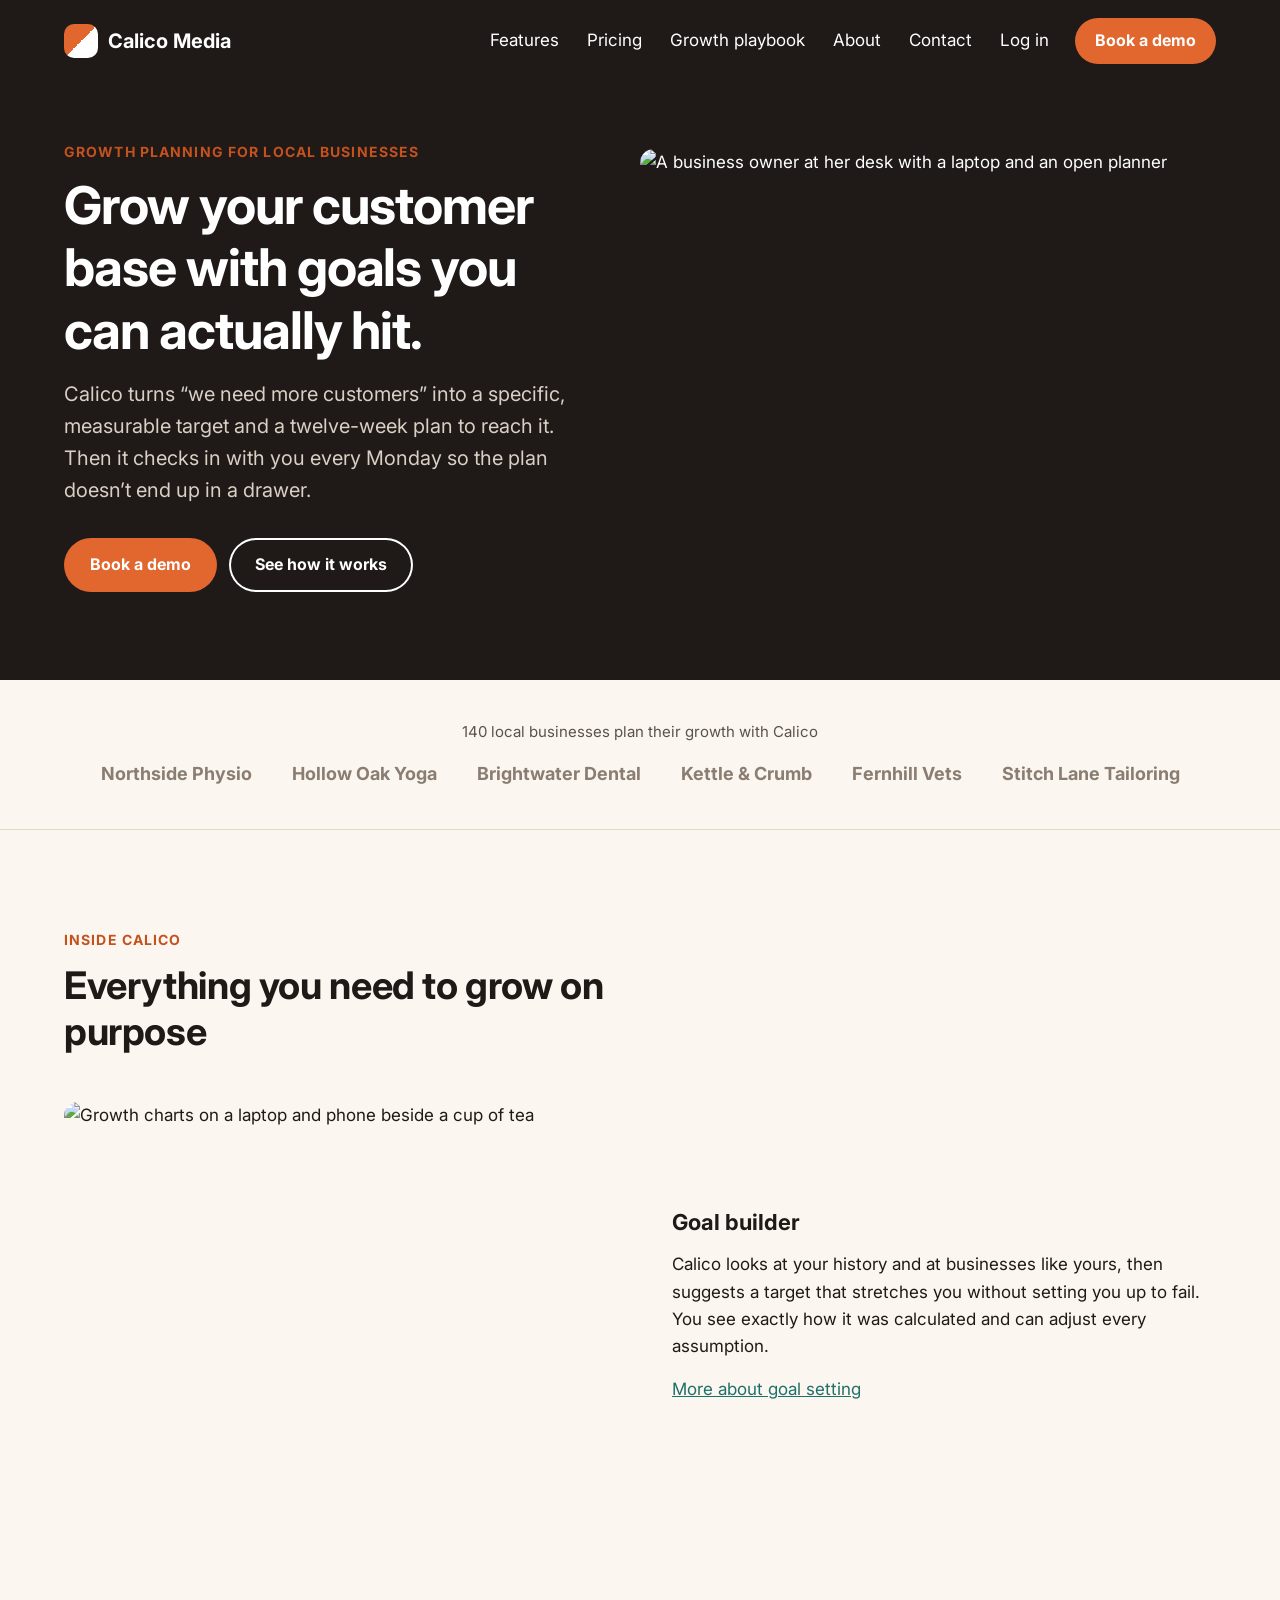
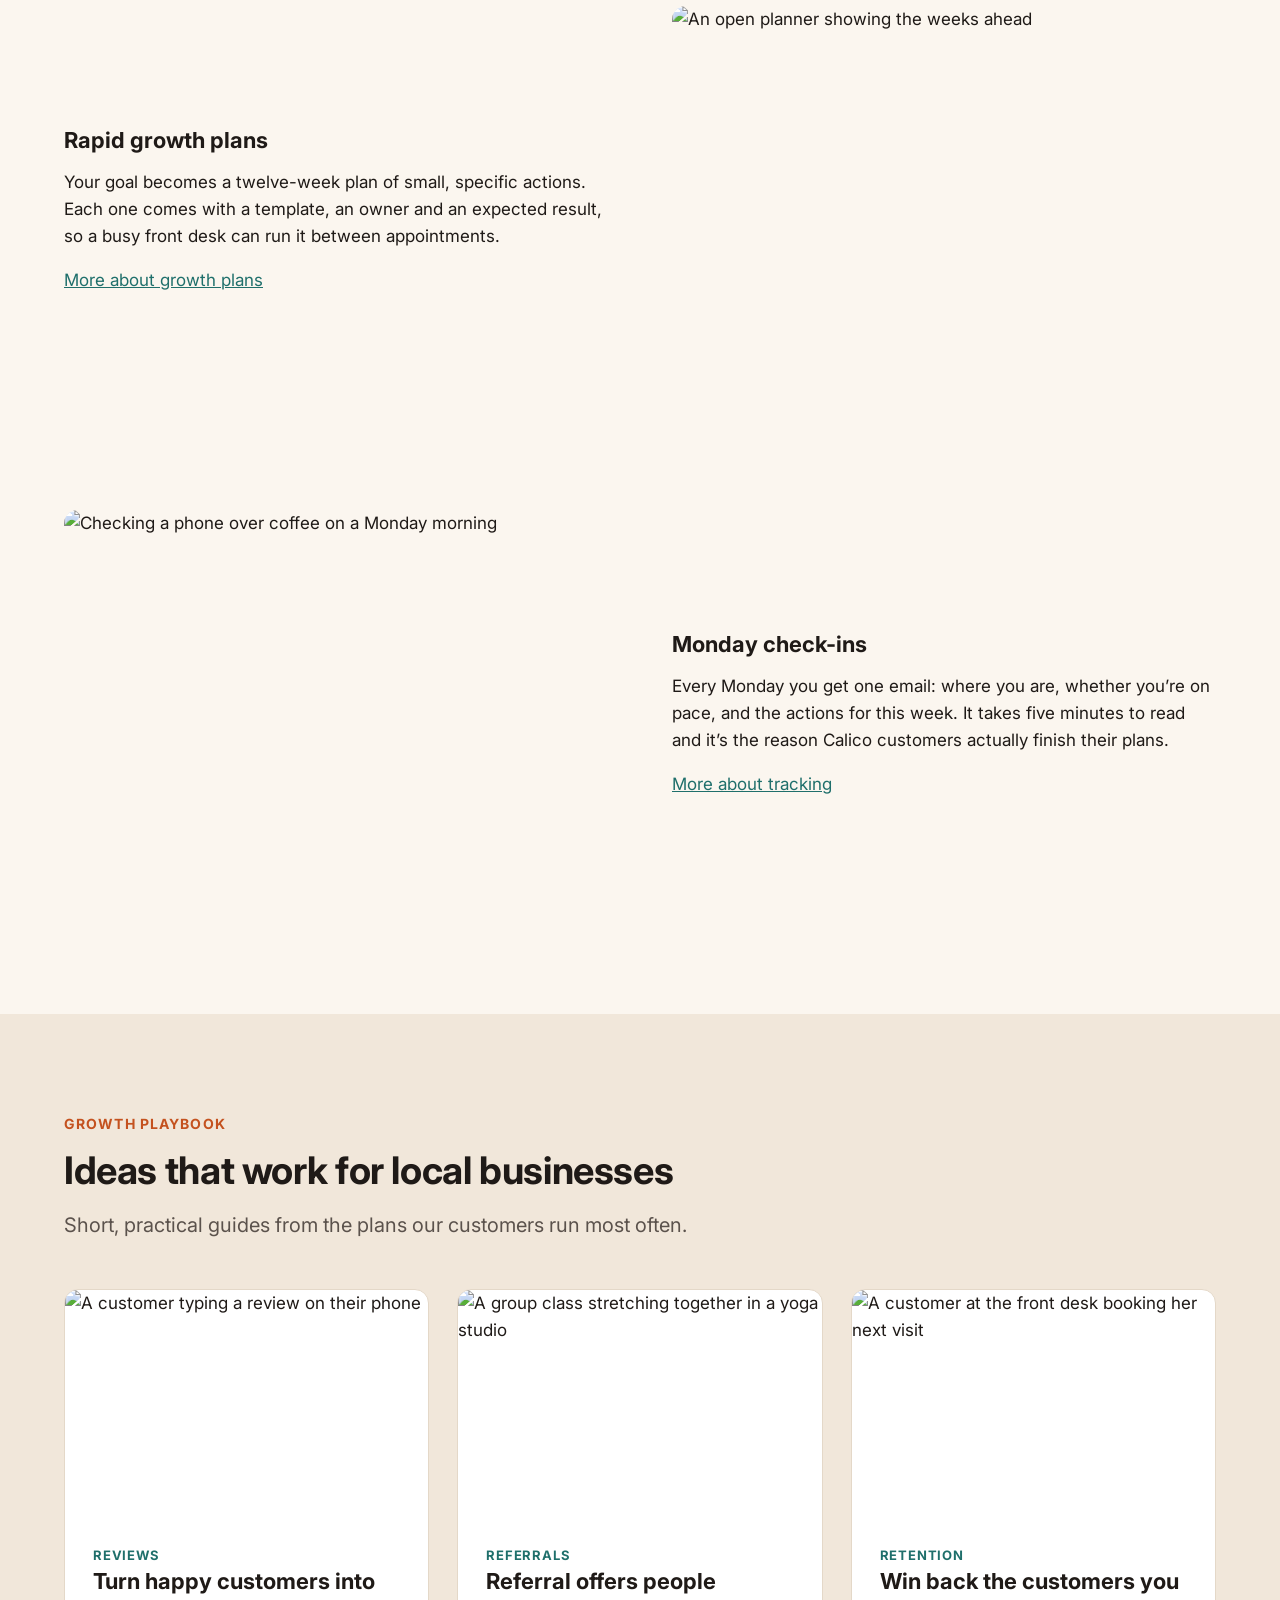
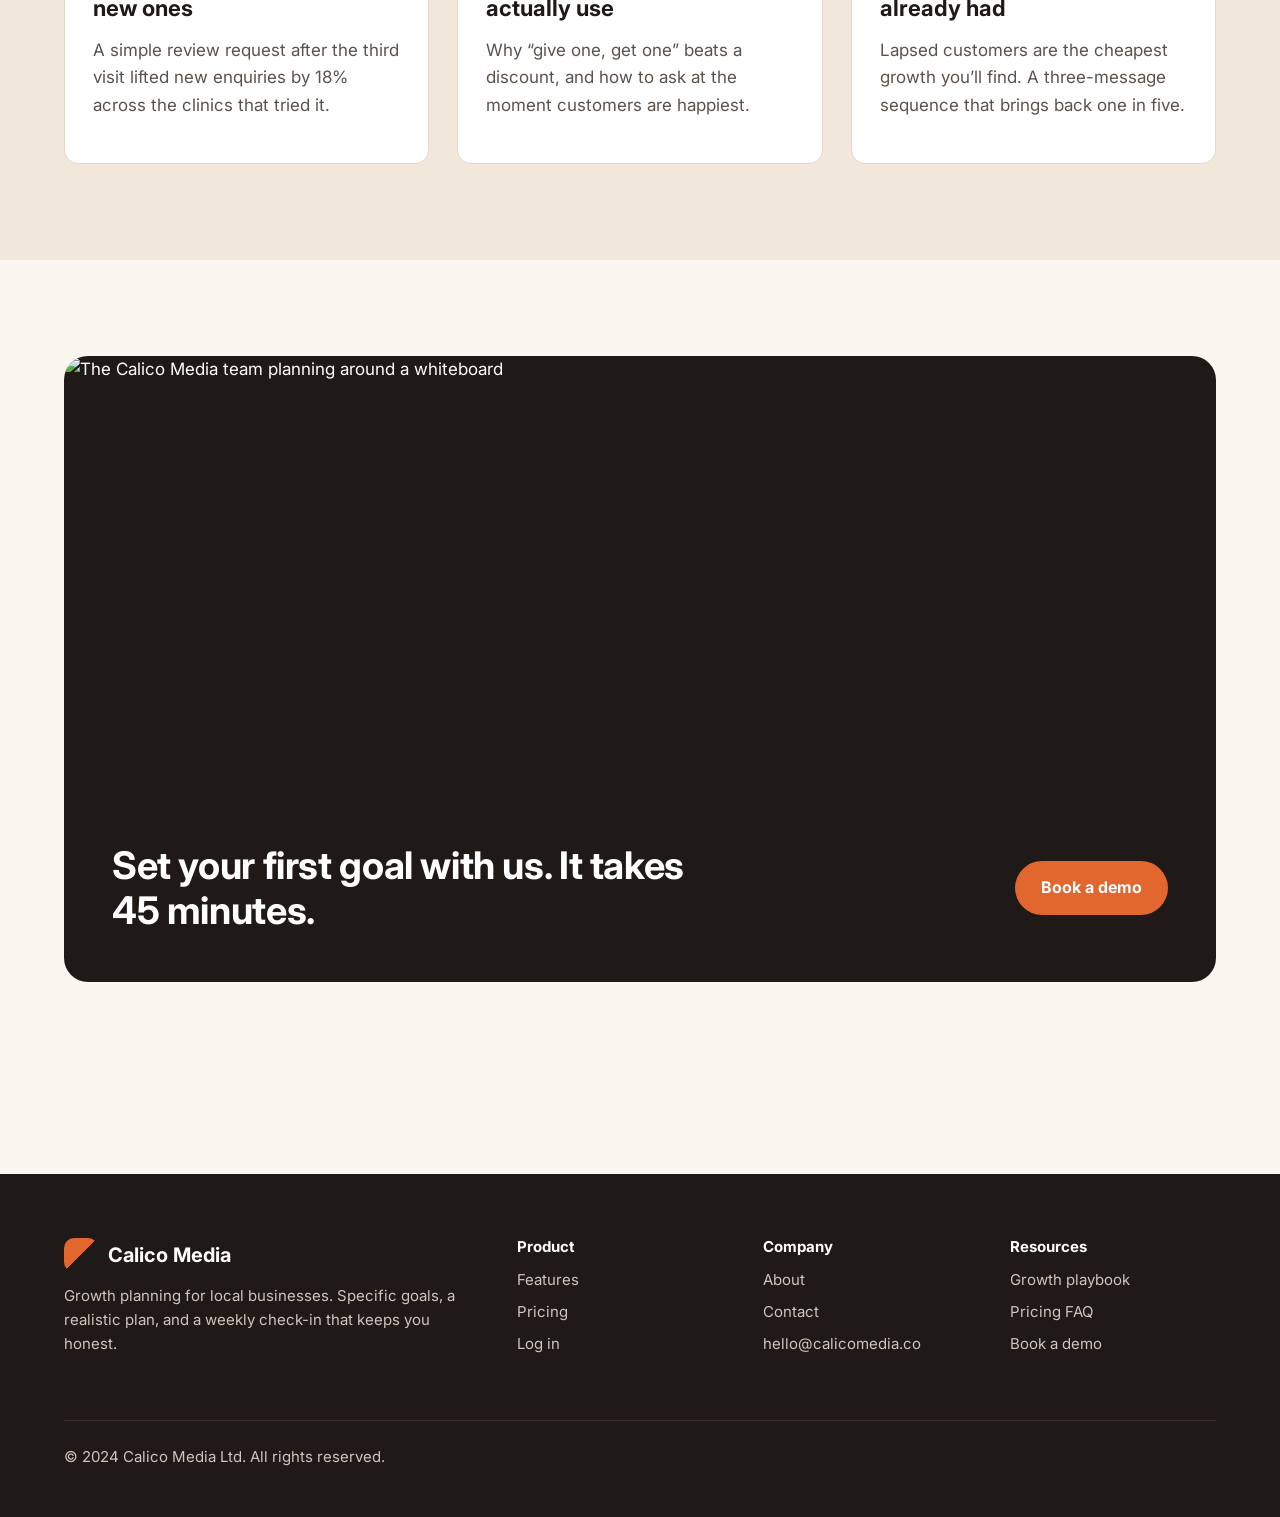
==== public/index.html @ 3f32a914 "Fix responsive homepage layout and navigation" ====
<!DOCTYPE html>
<html lang="en">
<head>
  <meta charset="utf-8">
  <meta name="viewport" content="width=device-width, initial-scale=1">
  <title>Calico Media | Growth planning for local businesses</title>
  <meta name="description" content="Calico helps local businesses grow their customer base with specific, measurable, realistic goals and a rapid growth plan you can run every week.">
  <link rel="preconnect" href="https://fonts.googleapis.com">
  <link rel="preconnect" href="https://fonts.gstatic.com" crossorigin>
  <link href="https://fonts.googleapis.com/css2?family=Inter:wght@100;200;300;400;500;600;700;800;900&display=swap" rel="stylesheet">
  <link rel="stylesheet" href="css/styles.css">
</head>
<body>
  <header class="site-header site-header--home">
    <div class="container">
      <a class="logo" href="index.html"><span class="logo-mark"></span>Calico Media</a>
      <button
        class="menu-toggle"
        type="button"
        aria-label="Open navigation"
        aria-expanded="false"
        aria-controls="home-navigation"
      >
       ☰
      </button>
      <nav aria-label="Main" id="home-navigation">
        <ul class="nav-links">
          <li><a href="features.html">Features</a></li>
          <li><a href="pricing.html">Pricing</a></li>
          <li><a href="#playbook">Growth playbook</a></li>
          <li><a href="about.html">About</a></li>
          <li><a href="contact.html">Contact</a></li>
          <li><a href="https://app.calicomedia.co/login">Log in</a></li>
          <li><a class="btn" href="contact.html">Book a demo</a></li>
        </ul>
      </nav>
    </div>
  </header>

  <main>
    <section class="hero">
      <div class="container hero-inner">
        <div class="hero-text">
          <span class="eyebrow">Growth planning for local businesses</span>
          <h1>Grow your customer base with goals you can actually hit.</h1>
          <p class="lead">Calico turns &ldquo;we need more customers&rdquo; into a specific, measurable target and a twelve-week plan to reach it. Then it checks in with you every Monday so the plan doesn&rsquo;t end up in a drawer.</p>
          <div class="hero-actions">
            <a class="btn" href="contact.html">Book a demo</a>
            <a class="btn btn--ghost" href="features.html">See how it works</a>
          </div>
        </div>
        <div class="hero-media">
          <img class="hero-image" src="images/hero-weekly-plan.jpg" alt="A business owner at her desk with a laptop and an open planner">
        </div>
      </div>
    </section>

    <section class="trust">
      <div class="container">
        <p>140 local businesses plan their growth with Calico</p>
        <ul class="trust-list">
          <li>Northside Physio</li>
          <li>Hollow Oak Yoga</li>
          <li>Brightwater Dental</li>
          <li>Kettle &amp; Crumb</li>
          <li>Fernhill Vets</li>
          <li>Stitch Lane Tailoring</li>
        </ul>
      </div>
    </section>

    <section class="section">
      <div class="container">
        <div class="section-intro">
          <span class="eyebrow">Inside Calico</span>
          <h2>Everything you need to grow on purpose</h2>
        </div>

        <div class="feature-row">
          <div class="feature-media">
            <img src="images/feature-goal-builder.jpg" alt="Growth charts on a laptop and phone beside a cup of tea">
          </div>
          <div>
            <h3>Goal builder</h3>
            <p>Calico looks at your history and at businesses like yours, then suggests a target that stretches you without setting you up to fail. You see exactly how it was calculated and can adjust every assumption.</p>
            <a href="features.html">More about goal setting</a>
          </div>
        </div>

        <div class="feature-row feature-row--reverse">
          <div class="feature-media">
            <img src="images/feature-growth-plan.jpg" alt="An open planner showing the weeks ahead">
          </div>
          <div>
            <h3>Rapid growth plans</h3>
            <p>Your goal becomes a twelve-week plan of small, specific actions. Each one comes with a template, an owner and an expected result, so a busy front desk can run it between appointments.</p>
            <a href="features.html">More about growth plans</a>
          </div>
        </div>

        <div class="feature-row">
          <div class="feature-media">
            <img src="images/feature-monday-checkin.jpg" alt="Checking a phone over coffee on a Monday morning">
          </div>
          <div>
            <h3>Monday check-ins</h3>
            <p>Every Monday you get one email: where you are, whether you&rsquo;re on pace, and the actions for this week. It takes five minutes to read and it&rsquo;s the reason Calico customers actually finish their plans.</p>
            <a href="features.html">More about tracking</a>
          </div>
        </div>
      </div>
    </section>

    <section class="section section--sand" id="playbook">
      <div class="container">
        <div class="section-intro">
          <span class="eyebrow">Growth playbook</span>
          <h2>Ideas that work for local businesses</h2>
          <p class="lead">Short, practical guides from the plans our customers run most often.</p>
        </div>
        <div class="playbook-grid">
          <article class="card">
            <img src="images/playbook-reviews.jpg" alt="A customer typing a review on their phone">
            <div class="card-body">
              <span class="card-tag">Reviews</span>
              <h3>Turn happy customers into new ones</h3>
              <p>A simple review request after the third visit lifted new enquiries by 18% across the clinics that tried it.</p>
            </div>
          </article>
          <article class="card">
            <img src="images/playbook-referrals.jpg" alt="A group class stretching together in a yoga studio">
            <div class="card-body">
              <span class="card-tag">Referrals</span>
              <h3>Referral offers people actually use</h3>
              <p>Why &ldquo;give one, get one&rdquo; beats a discount, and how to ask at the moment customers are happiest.</p>
            </div>
          </article>
          <article class="card">
            <img src="images/playbook-rebooking.jpg" alt="A customer at the front desk booking her next visit">
            <div class="card-body">
              <span class="card-tag">Retention</span>
              <h3>Win back the customers you already had</h3>
              <p>Lapsed customers are the cheapest growth you&rsquo;ll find. A three-message sequence that brings back one in five.</p>
            </div>
          </article>
        </div>
      </div>
    </section>

    <section class="section">
      <div class="container">
        <div class="cta-band">
          <img src="images/team-workshop.jpg" alt="The Calico Media team planning around a whiteboard">
          <div class="cta-body">
            <h2>Set your first goal with us. It takes 45 minutes.</h2>
            <a class="btn" href="contact.html">Book a demo</a>
          </div>
        </div>
      </div>
    </section>
  </main>

  <footer class="site-footer">
    <div class="container">
      <div class="footer-grid">
        <div>
          <a class="logo" href="index.html"><span class="logo-mark"></span>Calico Media</a>
          <p>Growth planning for local businesses. Specific goals, a realistic plan, and a weekly check-in that keeps you honest.</p>
        </div>
        <div>
          <h4>Product</h4>
          <ul>
            <li><a href="features.html">Features</a></li>
            <li><a href="pricing.html">Pricing</a></li>
            <li><a href="https://app.calicomedia.co/login">Log in</a></li>
          </ul>
        </div>
        <div>
          <h4>Company</h4>
          <ul>
            <li><a href="about.html">About</a></li>
            <li><a href="contact.html">Contact</a></li>
            <li><a href="mailto:hello@calicomedia.co">hello@calicomedia.co</a></li>
          </ul>
        </div>
        <div>
          <h4>Resources</h4>
          <ul>
            <li><a href="index.html#playbook">Growth playbook</a></li>
            <li><a href="pricing.html#faq">Pricing FAQ</a></li>
            <li><a href="contact.html">Book a demo</a></li>
          </ul>
        </div>
      </div>
      <div class="footer-bottom">
        <p>&copy; 2024 Calico Media Ltd. All rights reserved.</p>
      </div>
    </div>
  </footer>
  <script>
    const menuButton = document.querySelector(".menu-toggle");
    const navigation = document.querySelector("#home-navigation");

    menuButton.addEventListener("click", () => {
      const isOpen = navigation.classList.toggle("is-open");

    menuButton.setAttribute("aria-expanded", String(isOpen));
    menuButton.setAttribute(
      "aria-label",
      isOpen ? "Close navigation" : "Open navigation"
    );

    menuButton.textContent = isOpen ? "✕" : "☰";
  });
  </script>
</body>
</html>
---- public/css/styles.css ----
/* Calico Media marketing site */

:root {
  --ink: #1f1a17;
  --ink-soft: #5b524c;
  --cream: #fbf6ef;
  --sand: #f1e7da;
  --white: #ffffff;
  --orange: #e2672f;
  --orange-dark: #c4521f;
  --teal: #1f6f6b;
  --line: #e4d8c8;
  --radius: 14px;
}

*,
*::before,
*::after {
  box-sizing: border-box;
}

body {
  margin: 0;
  font-family: 'Inter', -apple-system, BlinkMacSystemFont, 'Segoe UI', sans-serif;
  font-weight: 400;
  font-size: 17px;
  line-height: 1.6;
  color: var(--ink);
  background: var(--cream);
}

h1,
h2,
h3,
h4 {
  font-weight: 700;
  line-height: 1.2;
  margin: 0 0 16px;
}

h1 {
  font-size: 52px;
  letter-spacing: -0.02em;
}

h2 {
  font-size: 38px;
  letter-spacing: -0.01em;
}

h3 {
  font-size: 22px;
}

p {
  margin: 0 0 16px;
}

a {
  color: var(--teal);
}

img {
  max-width: 100%;
}

.container {
  max-width: 1200px;
  margin: 0 auto;
  padding: 0 24px;
}

.section {
  padding: 96px 0;
}

.section--sand {
  background: var(--sand);
}

.eyebrow {
  display: inline-block;
  font-size: 14px;
  font-weight: 700;
  letter-spacing: 0.08em;
  text-transform: uppercase;
  color: var(--orange-dark);
  margin-bottom: 12px;
}

.lead {
  font-size: 20px;
  color: var(--ink-soft);
  max-width: 640px;
}

.section-intro {
  max-width: 680px;
  margin-bottom: 48px;
}

.btn {
  display: inline-block;
  padding: 14px 26px;
  border-radius: 999px;
  background: var(--orange);
  color: var(--white);
  font-weight: 700;
  text-decoration: none;
  border: 0;
  font-size: 16px;
  font-family: inherit;
  cursor: pointer;
}

.btn:hover {
  background: var(--orange-dark);
}

.btn--ghost {
  background: transparent;
  color: inherit;
  box-shadow: inset 0 0 0 2px currentColor;
}

.btn--ghost:hover {
  background: rgba(255, 255, 255, 0.1);
}

/* Header */

.site-header {
  background: var(--white);
  border-bottom: 1px solid var(--line);
}

.site-header--home .menu-toggle {
  display: none;
}

.site-header .container {
  display: flex;
  flex-wrap: wrap;
  align-items: center;
  justify-content: space-between;
  gap: 12px 32px;
  padding-top: 18px;
  padding-bottom: 18px;
}

.logo {
  display: flex;
  align-items: center;
  gap: 10px;
  flex-shrink: 0;
  font-size: 20px;
  font-weight: 700;
  color: var(--ink);
  text-decoration: none;
}

.logo-mark {
  width: 34px;
  height: 34px;
  border-radius: 10px;
  background: linear-gradient(135deg, var(--orange) 0%, var(--orange) 50%, var(--ink) 50%, var(--ink) 100%);
}

.nav-links {
  display: flex;
  flex-wrap: wrap;
  align-items: center;
  gap: 8px 28px;
  list-style: none;
  margin: 0;
  padding: 0;
}

.nav-links a {
  color: var(--ink);
  text-decoration: none;
}

.nav-links a:hover,
.nav-links a[aria-current='page'] {
  color: var(--orange-dark);
}

.site-header--home {
  background: var(--ink);
  border-bottom: 0;
}

.site-header--home .logo,
.site-header--home .nav-links a {
  color: var(--white);
}

.site-header--home .logo-mark {
  background: linear-gradient(135deg, var(--orange) 0%, var(--orange) 50%, var(--white) 50%, var(--white) 100%);
}

.site-header--home .container {
  flex-wrap: nowrap;
}

.site-header--home nav {
  min-width: 0;
}

.site-header--home .nav-links {
  flex-wrap: nowrap;
  gap: 0;
}

.site-header--home .nav-links li {
  min-width: 0;
}

.site-header--home .nav-links a {
  display: block;
  padding: 0 14px;
  white-space: nowrap;
}

.site-header--home .nav-links li:last-child {
  flex-shrink: 0;
}

.site-header--home .nav-links .btn {
  margin-left: 12px;
  padding: 10px 20px;
}

/* Home hero */

.hero {
  background: var(--ink);
  color: var(--white);
  padding: 56px 0 88px;
}

.hero-inner {
  display: flex;
  align-items: center;
  gap: 56px;
}

.hero-text {
  flex: 1;
}

.hero-text .lead {
  color: #d9cfc5;
}

.hero-actions {
  display: flex;
  flex-wrap: wrap;
  gap: 12px;
  margin-top: 32px;
}

.hero-media {
  width: 600px;
  max-width: 50%;
  flex-shrink: 0;
}

.hero-image {
  width: 100%;
  aspect-ratio: 4 / 3;
  object-fit: cover;
  border-radius: var(--radius);
  display: block;
}

/* Trust strip */

.trust {
  padding: 40px 0;
  border-bottom: 1px solid var(--line);
  text-align: center;
}

.trust p {
  color: var(--ink-soft);
  font-size: 15px;
}

.trust-list {
  display: flex;
  flex-wrap: wrap;
  justify-content: center;
  gap: 12px 40px;
  list-style: none;
  margin: 0;
  padding: 0;
  font-weight: 700;
  font-size: 18px;
  color: #8a7d72;
}

/* Steps */

.steps {
  display: grid;
  grid-template-columns: repeat(auto-fit, minmax(240px, 1fr));
  gap: 24px;
}

.step {
  background: var(--white);
  border: 1px solid var(--line);
  border-radius: var(--radius);
  padding: 32px;
}

.step-number {
  display: inline-flex;
  align-items: center;
  justify-content: center;
  width: 40px;
  height: 40px;
  border-radius: 50%;
  background: var(--sand);
  color: var(--orange-dark);
  font-weight: 700;
  margin-bottom: 16px;
}

/* Check list */

.check-list {
  list-style: none;
  margin: 24px 0 0;
  padding: 0;
}

.check-list li {
  position: relative;
  padding-left: 32px;
  margin-bottom: 14px;
}

.check-list li::before {
  content: '';
  position: absolute;
  left: 0;
  top: 6px;
  width: 16px;
  height: 16px;
  border-radius: 50%;
  background: var(--teal);
  box-shadow: inset 0 0 0 4px #cfe6e4;
}

/* FAQ */

.faq {
  max-width: 820px;
}

.faq details {
  border-top: 1px solid var(--line);
  padding: 20px 0;
}

.faq details:last-child {
  border-bottom: 1px solid var(--line);
}

.faq summary {
  font-weight: 700;
  font-size: 19px;
  cursor: pointer;
}

.faq details p {
  margin-top: 12px;
  color: var(--ink-soft);
}

/* Feature rows */

.feature-row {
  display: grid;
  grid-template-columns: 1fr 1fr;
  gap: 64px;
  align-items: center;
  margin-bottom: 96px;
}

.feature-row:last-child {
  margin-bottom: 0;
}

.feature-row--reverse .feature-media {
  order: 2;
}

.feature-media img {
  display: block;
  width: 100%;
  aspect-ratio: 4 / 3;
  object-fit: cover;
  border-radius: var(--radius);
}

/* Playbook */

.playbook-grid {
  display: grid;
  grid-template-columns: repeat(3, 1fr);
  gap: 28px;
}

/* Card grid */

.card-grid {
  display: grid;
  grid-template-columns: repeat(3, 1fr);
  gap: 28px;
}

.card {
  background: var(--white);
  border: 1px solid var(--line);
  border-radius: var(--radius);
  overflow: hidden;
}

.card img {
  display: block;
  width: 100%;
  aspect-ratio: 16 / 10;
  object-fit: cover;
}

.card-body {
  padding: 24px 28px 28px;
}

.card-body p {
  color: var(--ink-soft);
}

.card-tag {
  font-size: 13px;
  font-weight: 700;
  text-transform: uppercase;
  letter-spacing: 0.06em;
  color: var(--teal);
}

.icon-dot {
  width: 44px;
  height: 44px;
  border-radius: 12px;
  background: var(--sand);
  margin-bottom: 18px;
  position: relative;
}

.icon-dot::after {
  content: '';
  position: absolute;
  inset: 13px;
  border-radius: 50%;
  background: var(--orange);
}

/* CTA band */

.cta-band {
  background: var(--ink);
  color: var(--white);
  border-radius: 24px;
  overflow: hidden;
}

.cta-band img {
  display: block;
  width: 100%;
  aspect-ratio: 21 / 8;
  object-fit: cover;
}

.cta-body {
  padding: 48px;
  display: flex;
  flex-wrap: wrap;
  align-items: center;
  justify-content: space-between;
  gap: 24px;
}

.cta-body h2 {
  margin: 0;
  max-width: 620px;
}

/* Page header (inner pages) */

.page-header {
  padding: 80px 0 56px;
  border-bottom: 1px solid var(--line);
}

/* Pricing */

.pricing-grid {
  display: grid;
  grid-template-columns: repeat(auto-fit, minmax(260px, 1fr));
  gap: 24px;
  align-items: stretch;
}

.pricing-card {
  background: var(--white);
  border: 1px solid var(--line);
  border-radius: var(--radius);
  padding: 36px 32px;
  display: flex;
  flex-direction: column;
}

.pricing-card--featured {
  border: 2px solid var(--orange);
  box-shadow: 0 24px 48px rgba(226, 103, 47, 0.14);
}

.plan-badge {
  align-self: flex-start;
  font-size: 13px;
  font-weight: 700;
  background: var(--orange);
  color: var(--white);
  border-radius: 999px;
  padding: 4px 12px;
  margin-bottom: 16px;
}

.price {
  font-size: 48px;
  font-weight: 700;
  margin: 8px 0 4px;
}

.price small {
  font-size: 17px;
  font-weight: 400;
  color: var(--ink-soft);
}

.pricing-card .check-list {
  flex: 1;
  margin-bottom: 28px;
}

.pricing-card .btn {
  text-align: center;
}

.pricing-note {
  margin-top: 32px;
  color: var(--ink-soft);
  font-size: 15px;
}

/* About */

.stats {
  display: grid;
  grid-template-columns: repeat(auto-fit, minmax(160px, 1fr));
  gap: 16px;
}

.stat {
  background: var(--white);
  border: 1px solid var(--line);
  border-radius: var(--radius);
  padding: 28px 20px;
}

.stat-number {
  display: block;
  font-size: 48px;
  font-weight: 700;
  color: var(--orange-dark);
}

.stat-label {
  display: block;
  font-size: 15px;
  color: var(--ink-soft);
}

.prose {
  max-width: 720px;
}

.team-grid {
  display: grid;
  grid-template-columns: repeat(auto-fit, minmax(220px, 1fr));
  gap: 24px;
}

.person {
  background: var(--white);
  border: 1px solid var(--line);
  border-radius: var(--radius);
  padding: 28px;
}

.avatar {
  width: 56px;
  height: 56px;
  border-radius: 50%;
  background: var(--sand);
  color: var(--orange-dark);
  display: flex;
  align-items: center;
  justify-content: center;
  font-weight: 700;
  margin-bottom: 16px;
}

.person p {
  color: var(--ink-soft);
  font-size: 15px;
  margin: 0;
}

/* Contact */

.contact-layout {
  display: grid;
  grid-template-columns: 3fr 2fr;
  gap: 64px;
}

.contact-form label {
  display: block;
  font-weight: 700;
  margin-bottom: 6px;
}

.contact-form input,
.contact-form textarea {
  display: block;
  width: 100%;
  font: inherit;
  padding: 12px 14px;
  border: 1px solid var(--line);
  border-radius: 10px;
  background: var(--white);
  margin-bottom: 20px;
}

.contact-form textarea {
  min-height: 160px;
  resize: vertical;
}

.form-status {
  margin-top: 16px;
  font-weight: 700;
}

.form-status--success {
  color: var(--teal);
}

.form-status--error {
  color: #b3261e;
}

.contact-aside {
  background: var(--white);
  border: 1px solid var(--line);
  border-radius: var(--radius);
  padding: 32px;
  align-self: start;
}

.contact-aside h3 {
  font-size: 18px;
  margin-top: 24px;
  margin-bottom: 6px;
}

.contact-aside h3:first-child {
  margin-top: 0;
}

.contact-aside p {
  color: var(--ink-soft);
  margin: 0;
}

/* Footer */

.site-footer {
  background: var(--ink);
  color: #cfc5bb;
  padding: 64px 0 32px;
  margin-top: 96px;
  font-size: 15px;
}

.footer-grid {
  display: grid;
  grid-template-columns: 2fr 1fr 1fr 1fr;
  gap: 40px;
}

.site-footer h4 {
  color: var(--white);
  font-size: 15px;
  margin-bottom: 12px;
}

.site-footer ul {
  list-style: none;
  margin: 0;
  padding: 0;
}

.site-footer li {
  margin-bottom: 8px;
}

.site-footer a {
  color: #cfc5bb;
  text-decoration: none;
}

.site-footer a:hover {
  color: var(--white);
}

.site-footer .logo {
  color: var(--white);
  margin-bottom: 12px;
}

.footer-bottom {
  border-top: 1px solid #3a322d;
  margin-top: 48px;
  padding-top: 24px;
}

@media (max-width: 1024px) {
  .site-header--home .container {
    position: relative;
    flex-wrap: nowrap;
    align-items: center;
  }

  .site-header--home .menu-toggle {
    display: block;
    margin-left: auto;
    background: transparent;
    border: 0;
    color: white;
    font-size: 28px;
    cursor: pointer;
  }

  .site-header--home nav {
    display: none;
    position: absolute;
    top: 100%;
    left: 0;
    width: 100%;
    z-index: 10;
    background: var(--ink);
    padding: 20px 24px;
  }

  .site-header--home nav.is-open {
    display: block;
  }

  .site-header--home .nav-links {
    flex-direction: column;
    align-items: stretch;
    gap: 16px;
  }

  .site-header--home .nav-links a {
    padding: 8px 0;
  }

  .site-header--home .nav-links .btn {
    margin-left: 0;
    text-align: center;
  }
}


@media (max-width: 768px) {
  h1 {
    font-size: 40px;
  }

  h2 {
    font-size: 30px;
  }

  .section {
    padding: 64px 0;
  }

  .feature-row {
    grid-template-columns: 1fr;
    gap: 32px;
    margin-bottom: 64px;
  }

  .feature-row--reverse .feature-media {
    order: 0;
  }

  .card-grid {
    grid-template-columns: repeat(2, 1fr);
  }

  .contact-layout {
    grid-template-columns: 1fr;
    gap: 40px;
  }

  .footer-grid {
    grid-template-columns: 1fr 1fr;
  }

  .playbook-grid {
    grid-template-columns: 1fr;
  }

  .hero-inner {
    flex-direction: column-reverse;
  }

  .hero-media {
    width: 100%;
    max-width: 100%;
  }
}

@media (max-width: 480px) {
  h1 {
    font-size: 34px;
  }

  .card-grid {
    grid-template-columns: 1fr;
  }

  .cta-body {
    padding: 32px 24px;
  }

  .footer-grid {
    grid-template-columns: 1fr;
  }
}
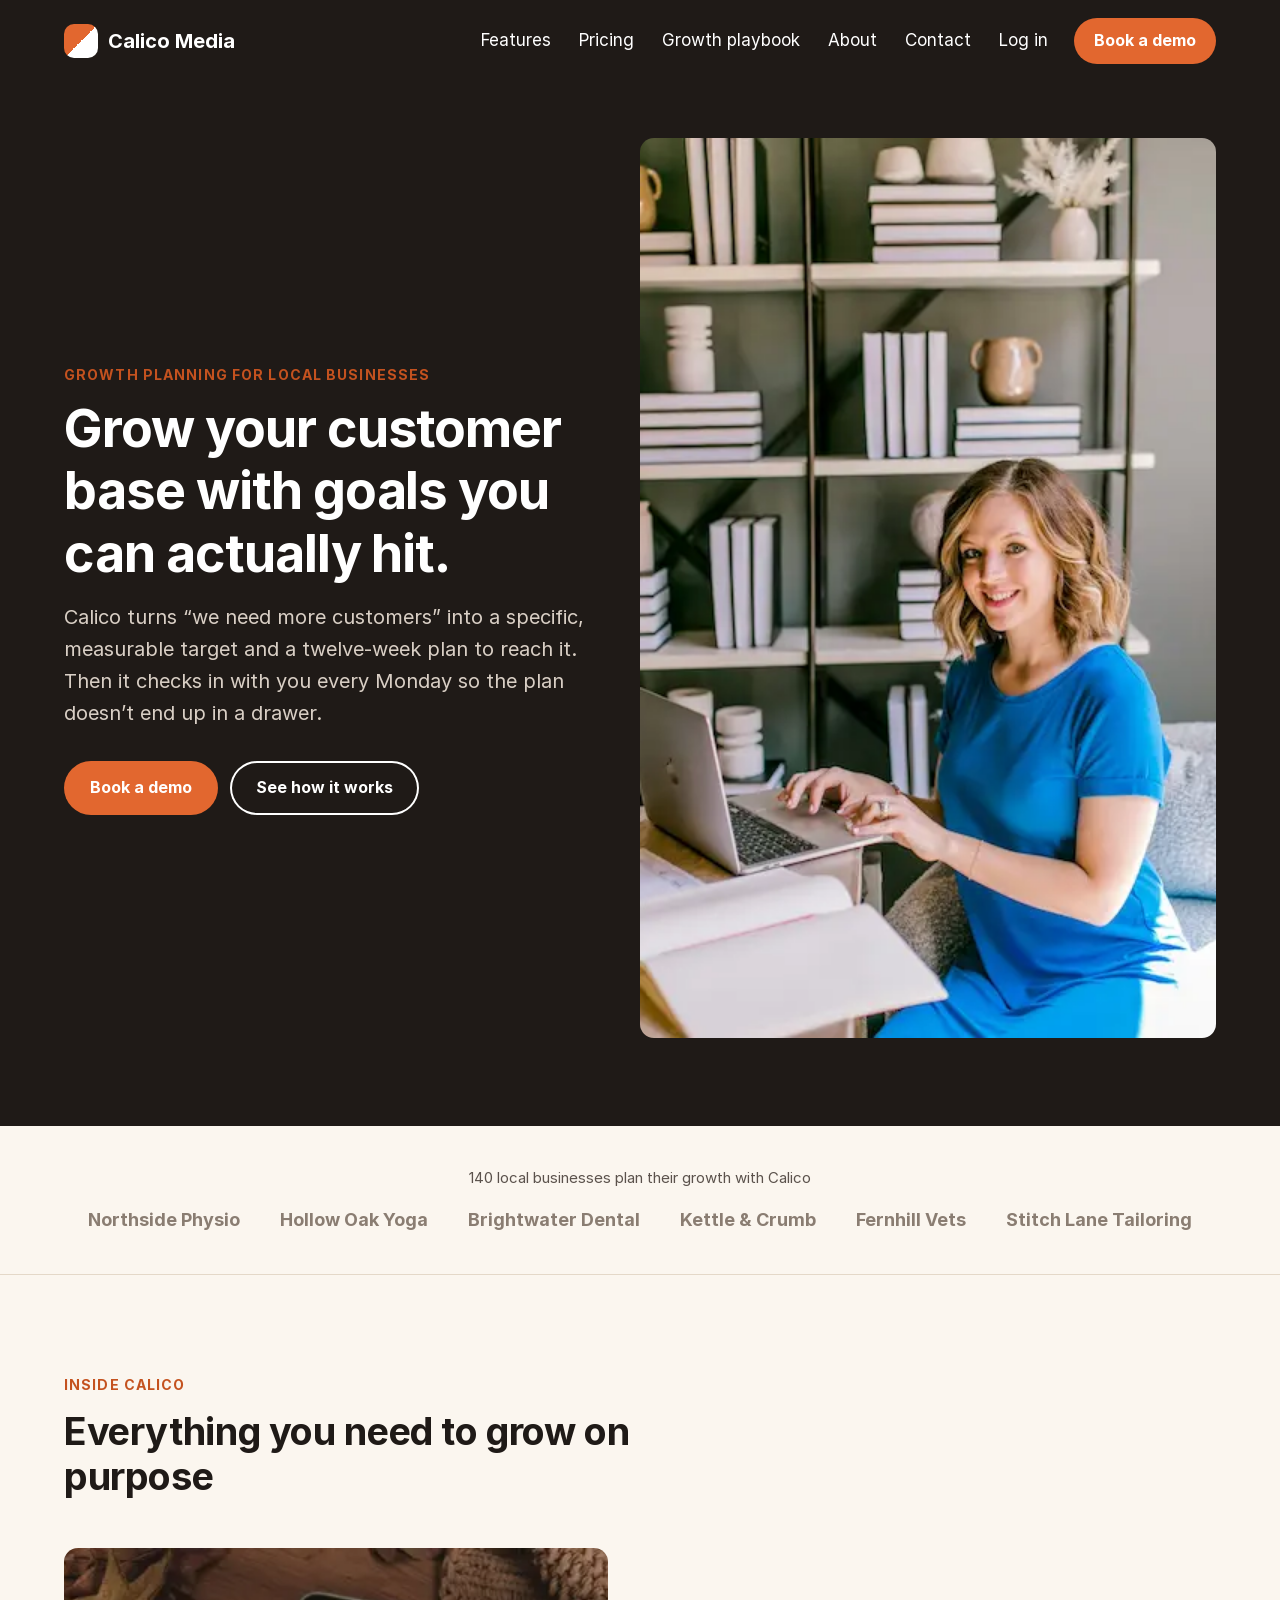
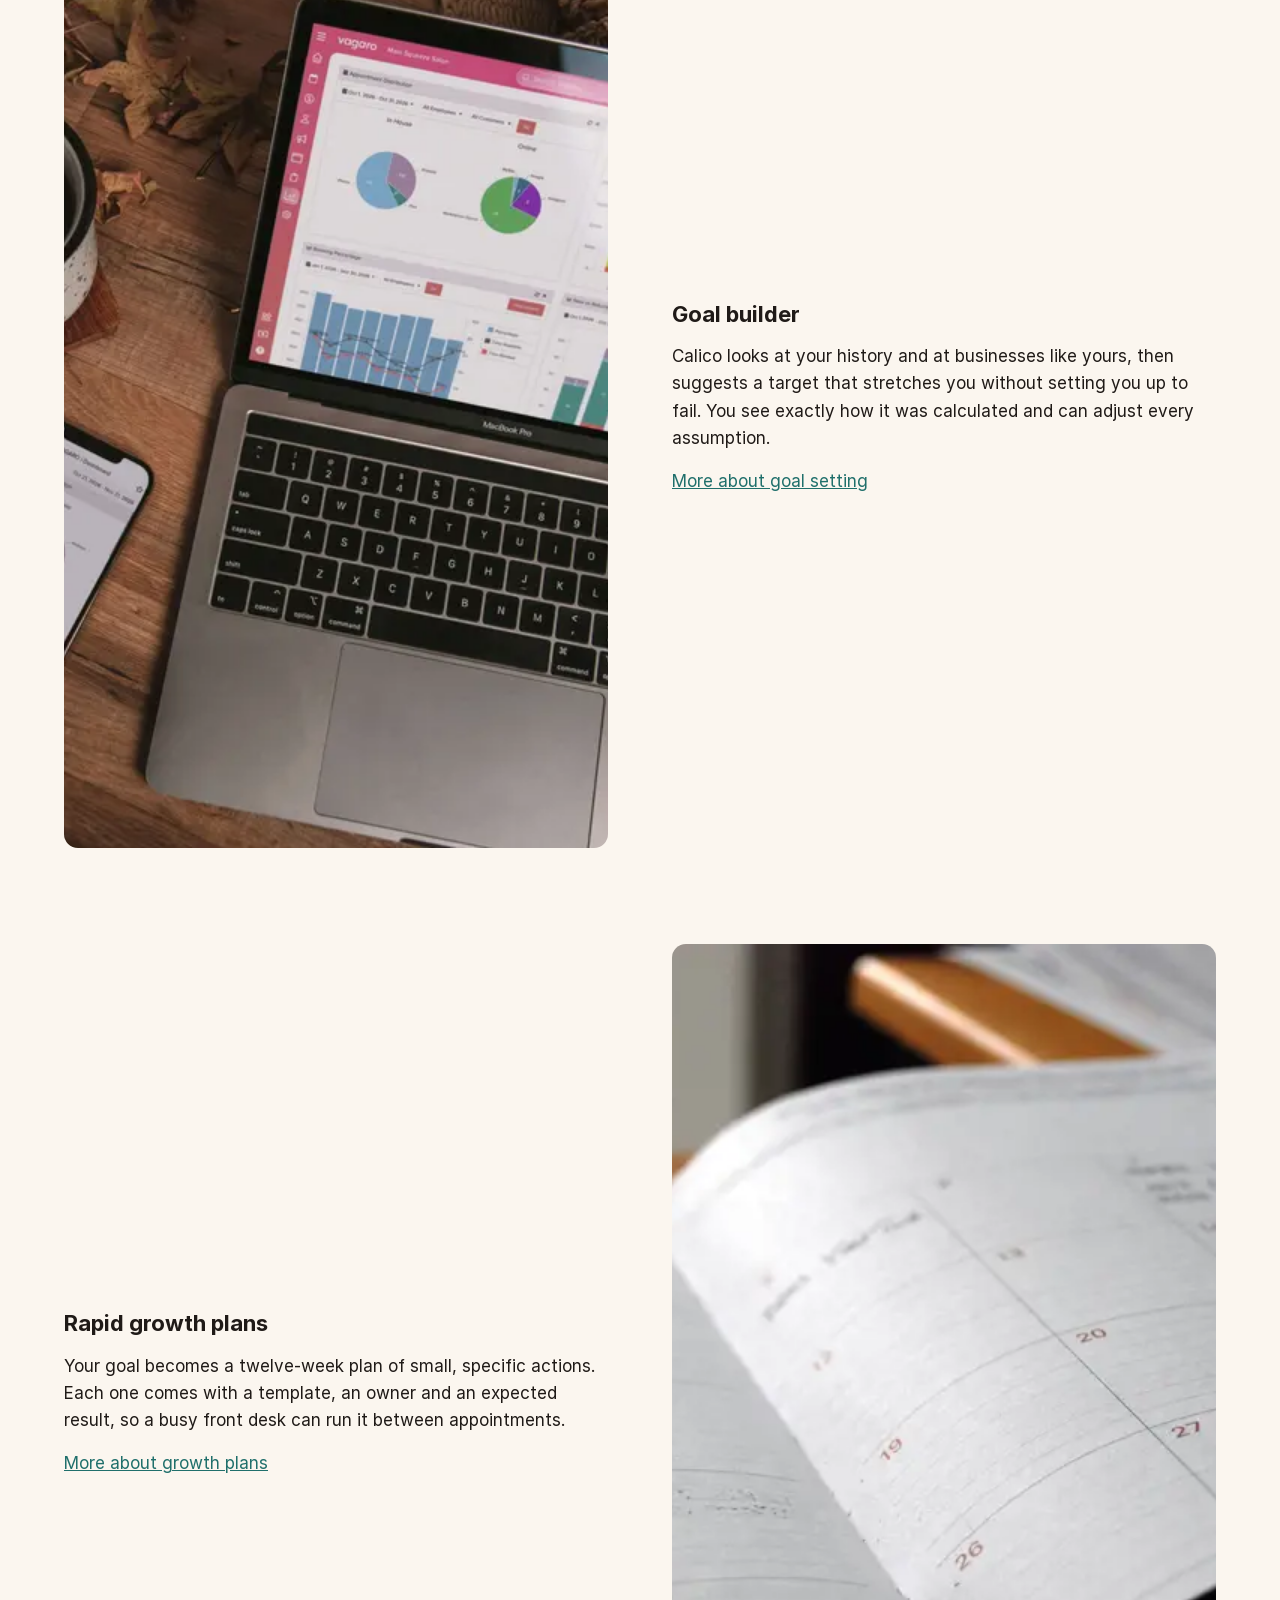
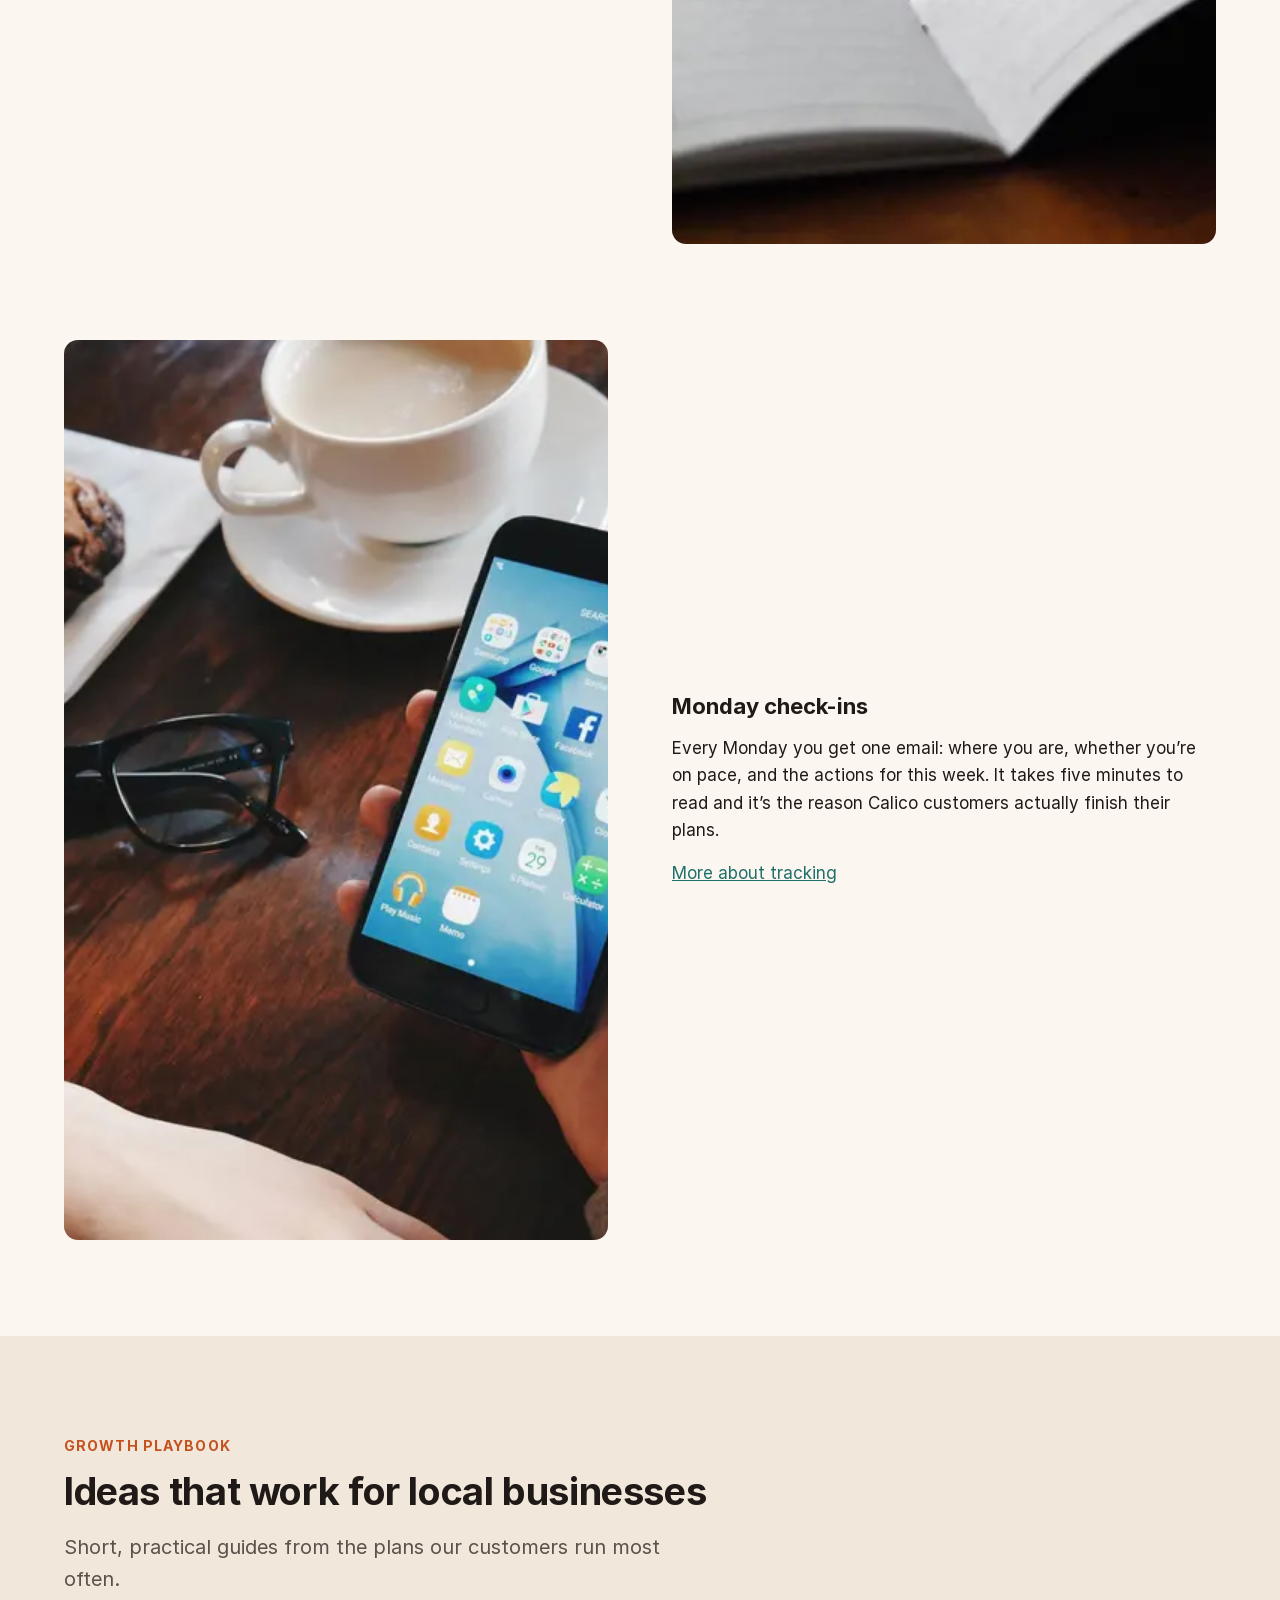
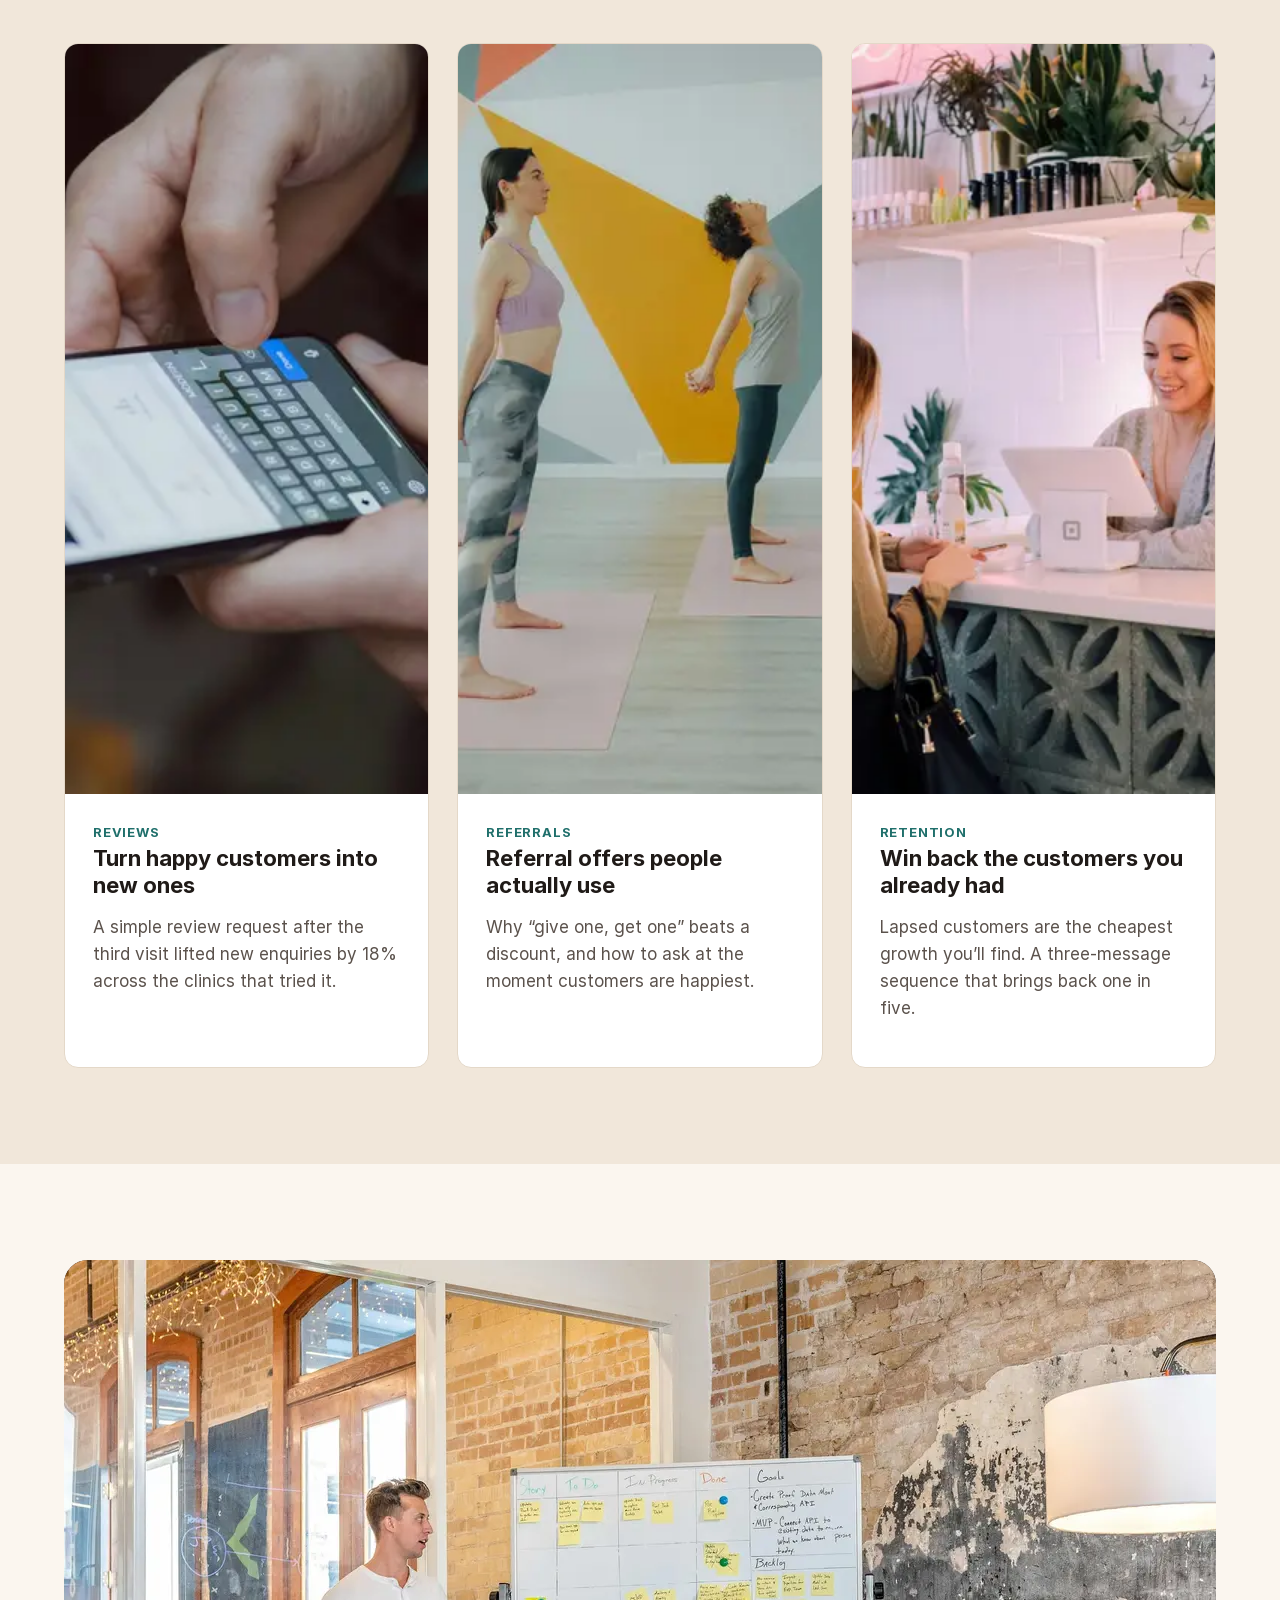
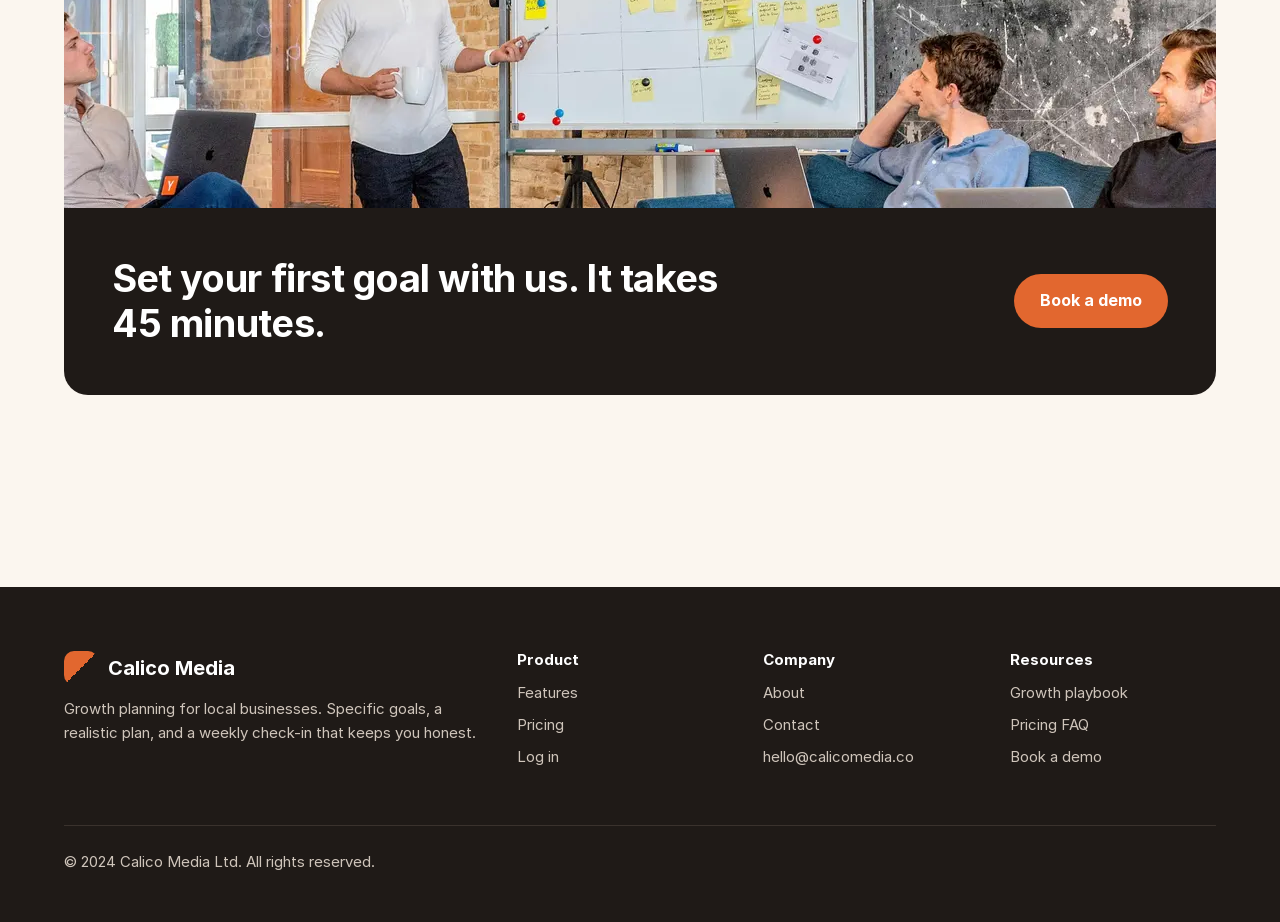
==== commit 29d158a4: "Optimize homepage page weight, images, fonts, and responsive grid" ====
--- a/public/index.html
+++ b/public/index.html
@@ -5,9 +5,6 @@
   <meta name="viewport" content="width=device-width, initial-scale=1">
   <title>Calico Media | Growth planning for local businesses</title>
   <meta name="description" content="Calico helps local businesses grow their customer base with specific, measurable, realistic goals and a rapid growth plan you can run every week.">
-  <link rel="preconnect" href="https://fonts.googleapis.com">
-  <link rel="preconnect" href="https://fonts.gstatic.com" crossorigin>
-  <link href="https://fonts.googleapis.com/css2?family=Inter:wght@100;200;300;400;500;600;700;800;900&display=swap" rel="stylesheet">
   <link rel="stylesheet" href="css/styles.css">
 </head>
 <body>
@@ -50,7 +47,17 @@
           </div>
         </div>
         <div class="hero-media">
-          <img class="hero-image" src="images/hero-weekly-plan.jpg" alt="A business owner at her desk with a laptop and an open planner">
+          <img 
+          class="hero-image" 
+          src="images/hero-weekly-plan-800.webp"
+          srcset="images/hero-weekly-plan-480.webp 480w,
+          images/hero-weekly-plan-800.webp 800w,
+          images/hero-weekly-plan-1200.webp 1200w"
+          sizes="(max-width: 768px) 100vw, 50vw"
+          width="1200"
+          height="900"
+          fetchpriority="high" 
+          alt="A business owner at her desk with a laptop and an open planner">
         </div>
       </div>
     </section>
@@ -78,7 +85,17 @@
 
         <div class="feature-row">
           <div class="feature-media">
-            <img src="images/feature-goal-builder.jpg" alt="Growth charts on a laptop and phone beside a cup of tea">
+            <img
+            src="images/feature-goal-builder-800.webp"
+            srcset="images/feature-goal-builder-400.webp 400w,
+            images/feature-goal-builder-800.webp 800w,
+            images/feature-goal-builder-1200.webp 1200w"
+            sizes="(max-width: 768px) 100vw, 50vw"
+            width="1200"
+            height="900"
+            loading="lazy"
+            alt="Growth charts on a laptop and phone beside a cup of tea"
+            />
           </div>
           <div>
             <h3>Goal builder</h3>
@@ -89,7 +106,17 @@
 
         <div class="feature-row feature-row--reverse">
           <div class="feature-media">
-            <img src="images/feature-growth-plan.jpg" alt="An open planner showing the weeks ahead">
+            <img
+            src="images/feature-growth-plan-800.webp"
+            srcset="images/feature-growth-plan-400.webp 400w,
+            images/feature-growth-plan-800.webp 800w,
+            images/feature-growth-plan-1200.webp 1200w"
+            sizes="(max-width: 768px) 100vw, 50vw"
+            width="1200"
+            height="900"
+            loading="lazy"
+            alt="An open planner showing the weeks ahead"
+            />
           </div>
           <div>
             <h3>Rapid growth plans</h3>
@@ -100,7 +127,17 @@
 
         <div class="feature-row">
           <div class="feature-media">
-            <img src="images/feature-monday-checkin.jpg" alt="Checking a phone over coffee on a Monday morning">
+            <img 
+            src="images/feature-monday-checkin-800.webp"
+            srcset="images/feature-monday-checkin-400.webp 400w,
+            images/feature-monday-checkin-800.webp 800w,
+            images/feature-monday-checkin-1200.webp 1200w"
+            sizes="(max-width: 768px) 100vw, 50vw"
+            width="1200"
+            height="900"
+            loading="lazy"
+            alt="Checking a phone over coffee on a Monday morning"
+            />
           </div>
           <div>
             <h3>Monday check-ins</h3>
@@ -120,7 +157,16 @@
         </div>
         <div class="playbook-grid">
           <article class="card">
-            <img src="images/playbook-reviews.jpg" alt="A customer typing a review on their phone">
+            <img 
+            src="images/playbook-reviews-800.webp"
+            srcset="images/playbook-reviews-400.webp 400w,
+            images/playbook-reviews-800.webp 800w,
+            images/playbook-reviews-1200.webp 1200w"
+            sizes="(max-width: 768px) 100vw, 33vw"
+            width="1200"
+            height="750"
+            loading="lazy"
+            alt="A customer typing a review on their phone">
             <div class="card-body">
               <span class="card-tag">Reviews</span>
               <h3>Turn happy customers into new ones</h3>
@@ -128,7 +174,16 @@
             </div>
           </article>
           <article class="card">
-            <img src="images/playbook-referrals.jpg" alt="A group class stretching together in a yoga studio">
+            <img 
+            src="images/playbook-referrals-800.webp"
+            srcset="images/playbook-referrals-400.webp 400w,
+            images/playbook-referrals-800.webp 800w,
+            images/playbook-referrals-1200.webp 1200w"
+            sizes="(max-width: 768px) 100vw, 33vw"
+            width="1200"
+            height="750"
+            loading="lazy"
+            alt="A group class stretching together in a yoga studio">
             <div class="card-body">
               <span class="card-tag">Referrals</span>
               <h3>Referral offers people actually use</h3>
@@ -136,7 +191,16 @@
             </div>
           </article>
           <article class="card">
-            <img src="images/playbook-rebooking.jpg" alt="A customer at the front desk booking her next visit">
+            <img 
+            src="images/playbook-rebooking-800.webp"
+            srcset="images/playbook-rebooking-400.webp 400w,
+            images/playbook-rebooking-800.webp 800w,
+            images/playbook-rebooking-1200.webp 1200w"
+            sizes="(max-width: 768px) 100vw, 33vw"
+            width="1200"
+            height="750"
+            loading="lazy"
+            alt="A customer at the front desk booking her next visit">
             <div class="card-body">
               <span class="card-tag">Retention</span>
               <h3>Win back the customers you already had</h3>
@@ -150,7 +214,16 @@
     <section class="section">
       <div class="container">
         <div class="cta-band">
-          <img src="images/team-workshop.jpg" alt="The Calico Media team planning around a whiteboard">
+          <img
+            src="images/team-workshop-960.webp"
+            srcset="images/team-workshop-480.webp 480w,
+            images/team-workshop-960.webp 960w,
+            images/team-workshop-1440.webp 1440w"
+            sizes="(max-width: 768px) 100vw, 80vw"
+            width="1440"
+            height="548"
+            loading="lazy"
+            alt="The Calico Media team planning around a whiteboard">
           <div class="cta-body">
             <h2>Set your first goal with us. It takes 45 minutes.</h2>
             <a class="btn" href="contact.html">Book a demo</a>
--- a/public/css/styles.css
+++ b/public/css/styles.css
@@ -1,4 +1,20 @@
 /* Calico Media marketing site */
+
+@font-face {
+  font-family: "Inter";
+  src: url("../fonts/Inter-Regular.woff2") format("woff2");
+  font-weight: 400;
+  font-style: normal;
+  font-display: swap;
+}
+
+@font-face {
+  font-family: "Inter";
+  src: url("../fonts/Inter-Bold.woff2") format("woff2");
+  font-weight: 700;
+  font-style: normal;
+  font-display: swap;
+}
 
 :root {
   --ink: #1f1a17;
@@ -411,7 +427,7 @@
 
 .playbook-grid {
   display: grid;
-  grid-template-columns: repeat(3, 1fr);
+  grid-template-columns: repeat(auto-fit, minmax(300px, 1fr));
   gap: 28px;
 }
 
@@ -797,6 +813,10 @@
     margin-left: 0;
     text-align: center;
   }
+
+  .hero-media {
+    align-self: start;
+  }
 }
 
 
@@ -836,10 +856,6 @@
     grid-template-columns: 1fr 1fr;
   }
 
-  .playbook-grid {
-    grid-template-columns: 1fr;
-  }
-
   .hero-inner {
     flex-direction: column-reverse;
   }
